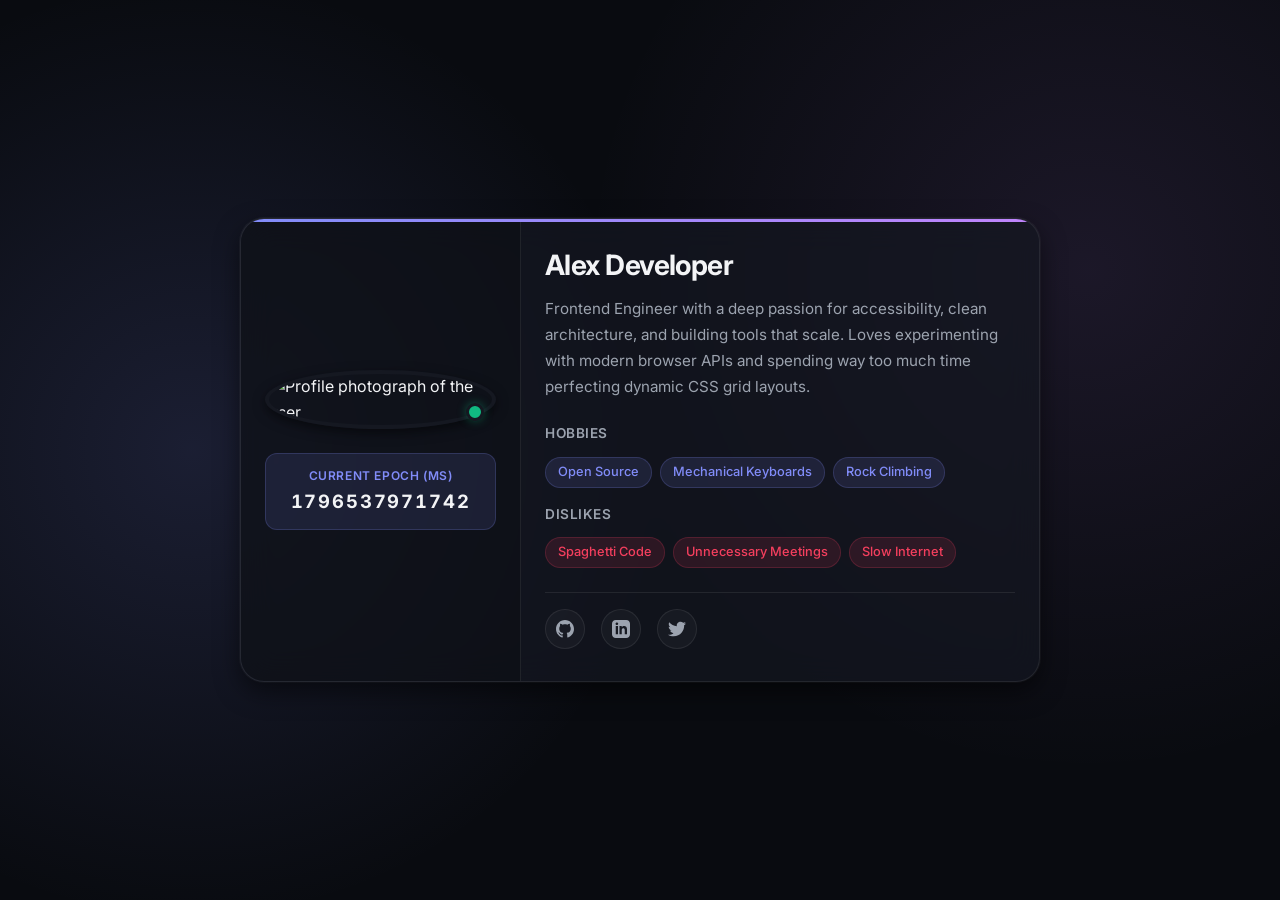
==== HNG Stage 1b/index.html @ 3c9c81d2 "feat: implement stage 1b testable profile card" ====
<!DOCTYPE html>
<html lang="en">
<head>
  <meta charset="UTF-8">
  <meta name="viewport" content="width=device-width, initial-scale=1.0">
  <title>Developer Profile</title>
  <meta name="description" content="Testable Developer Profile Card - Stage 1B HNG Cohort" />
  <link rel="preconnect" href="https://fonts.googleapis.com">
  <link rel="preconnect" href="https://fonts.gstatic.com" crossorigin>
  <link href="https://fonts.googleapis.com/css2?family=Inter:wght@400;500;600;700&display=swap" rel="stylesheet">
  <link rel="stylesheet" href="style.css">
</head>
<body>
  
  <main class="page-wrapper">
    <article class="profile-card" data-testid="test-profile-card" aria-labelledby="profile-name">
      
      <!-- Layout Container -->
      <div class="card-layout">
        
        <!-- Left Side: Avatar and Quick Stats -->
        <div class="card-sidebar">
          <figure class="avatar-container">
            <img 
              src="https://images.unsplash.com/photo-1542831371-29b0f74f9713?q=80&w=300&auto=format&fit=crop" 
              alt="Profile photograph of the user" 
              class="avatar-image" 
              data-testid="test-user-avatar"
            />
            <div class="status-indicator" aria-hidden="true"></div>
          </figure>
          
          <div class="live-time-container">
            <span class="time-label">Current Epoch (ms)</span>
            <span class="time-value" data-testid="test-user-time" aria-live="polite" role="timer"></span>
          </div>
        </div>

        <!-- Right Side: Details -->
        <div class="card-content">
          <header class="card-header">
            <h2 id="profile-name" class="user-name" data-testid="test-user-name">Alex Developer</h2>
            <p class="user-bio" data-testid="test-user-bio">
              Frontend Engineer with a deep passion for accessibility, clean architecture, and building tools that scale. Loves experimenting with modern browser APIs and spending way too much time perfecting dynamic CSS grid layouts.
            </p>
          </header>

          <div class="info-sections">
            <section class="info-block" aria-labelledby="hobbies-title">
              <h3 id="hobbies-title" class="section-title">Hobbies</h3>
              <ul class="tags-list" data-testid="test-user-hobbies">
                <li class="tag">Open Source</li>
                <li class="tag">Mechanical Keyboards</li>
                <li class="tag">Rock Climbing</li>
              </ul>
            </section>

            <section class="info-block" aria-labelledby="dislikes-title">
              <h3 id="dislikes-title" class="section-title">Dislikes</h3>
              <ul class="tags-list tags-list--negative" data-testid="test-user-dislikes">
                <li class="tag">Spaghetti Code</li>
                <li class="tag">Unnecessary Meetings</li>
                <li class="tag">Slow Internet</li>
              </ul>
            </section>
          </div>

          <footer class="card-footer">
            <h3 class="sr-only">Social Links</h3>
            <nav data-testid="test-user-social-links" aria-label="Social connections">
              <ul class="social-list">
                <li>
                  <a href="https://github.com" target="_blank" rel="noopener noreferrer" class="social-link" data-testid="test-user-social-github" aria-label="Github Profile">
                    <svg viewBox="0 0 24 24" fill="currentColor" aria-hidden="true" focusable="false"><path d="M12 0c-6.626 0-12 5.373-12 12 0 5.302 3.438 9.8 8.207 11.387.599.111.793-.261.793-.577v-2.234c-3.338.726-4.033-1.416-4.033-1.416-.546-1.387-1.333-1.756-1.333-1.756-1.089-.745.083-.729.083-.729 1.205.084 1.839 1.237 1.839 1.237 1.07 1.834 2.807 1.304 3.492.997.107-.775.418-1.305.762-1.604-2.665-.305-5.467-1.334-5.467-5.931 0-1.311.469-2.381 1.236-3.221-.124-.303-.535-1.524.117-3.176 0 0 1.008-.322 3.301 1.23.957-.266 1.983-.399 3.003-.404 1.02.005 2.047.138 3.006.404 2.291-1.552 3.297-1.23 3.297-1.23.653 1.653.242 2.874.118 3.176.77.84 1.235 1.911 1.235 3.221 0 4.609-2.807 5.624-5.479 5.921.43.372.823 1.102.823 2.222v3.293c0 .319.192.694.801.576 4.765-1.589 8.199-6.086 8.199-11.386 0-6.627-5.373-12-12-12z"/></svg>
                  </a>
                </li>
                <li>
                  <a href="https://linkedin.com" target="_blank" rel="noopener noreferrer" class="social-link" data-testid="test-user-social-linkedin" aria-label="LinkedIn Profile">
                    <svg viewBox="0 0 24 24" fill="currentColor" aria-hidden="true" focusable="false"><path d="M19 0h-14c-2.761 0-5 2.239-5 5v14c0 2.761 2.239 5 5 5h14c2.762 0 5-2.239 5-5v-14c0-2.761-2.238-5-5-5zm-11 19h-3v-11h3v11zm-1.5-12.268c-.966 0-1.75-.79-1.75-1.764s.784-1.764 1.75-1.764 1.75.79 1.75 1.764-.783 1.764-1.75 1.764zm13.5 12.268h-3v-5.604c0-3.368-4-3.113-4 0v5.604h-3v-11h3v1.765c1.396-2.586 7-2.777 7 2.476v6.759z"/></svg>
                  </a>
                </li>
                <li>
                  <a href="https://twitter.com" target="_blank" rel="noopener noreferrer" class="social-link" data-testid="test-user-social-twitter" aria-label="Twitter Profile">
                    <svg viewBox="0 0 24 24" fill="currentColor" aria-hidden="true" focusable="false"><path d="M24 4.557c-.883.392-1.832.656-2.828.775 1.017-.609 1.798-1.574 2.165-2.724-.951.564-2.005.974-3.127 1.195-.897-.957-2.178-1.555-3.594-1.555-3.179 0-5.515 2.966-4.797 6.045-4.091-.205-7.719-2.165-10.148-5.144-1.29 2.213-.669 5.108 1.523 6.574-.806-.026-1.566-.247-2.229-.616-.054 2.281 1.581 4.415 3.949 4.89-.693.188-1.452.232-2.224.084.626 1.956 2.444 3.379 4.6 3.419-2.07 1.623-4.678 2.348-7.29 2.04 2.179 1.397 4.768 2.212 7.548 2.212 9.142 0 14.307-7.721 13.995-14.646.962-.695 1.797-1.562 2.457-2.549z"/></svg>
                  </a>
                </li>
              </ul>
            </nav>
          </footer>
        </div>
        
      </div>
    </article>
  </main>

  <script src="app.js"></script>
</body>
</html>
---- HNG Stage 1b/style.css ----
/* =========================================================================
   DESIGN TOKENS
   ========================================================================= */
:root {
  /* Color Palette - Dark Premium */
  --clr-bg: #090b10;
  --clr-surface: #151821;
  --clr-surface-glass: rgba(21, 24, 33, 0.7);
  --clr-border: rgba(255, 255, 255, 0.08);
  --clr-border-hover: rgba(255, 255, 255, 0.16);

  --clr-text-main: #f3f4f6;
  --clr-text-muted: #9ca3af;
  
  --clr-accent: #818cf8;
  --clr-accent-bg: rgba(129, 140, 248, 0.12);
  --clr-negative: #f43f5e;
  --clr-negative-bg: rgba(244, 63, 94, 0.12);
  
  /* Gradient */
  --gradient-bg: radial-gradient(circle at 15% 50%, rgba(129, 140, 248, 0.15), transparent 40%),
                 radial-gradient(circle at 85% 30%, rgba(192, 132, 252, 0.1), transparent 40%);

  /* Typography */
  --font-sans: 'Inter', system-ui, sans-serif;
  
  /* Spacing */
  --sp-2: 0.5rem;
  --sp-3: 0.75rem;
  --sp-4: 1rem;
  --sp-6: 1.5rem;
  --sp-8: 2rem;
  
  /* Radii */
  --radius-md: 12px;
  --radius-lg: 24px;
  --radius-pill: 9999px;
  
  /* Shadows */
  --shadow-lg: 0 10px 25px rgba(0, 0, 0, 0.5), 0 0 0 1px rgba(255, 255, 255, 0.05);
  
  /* Animation */
  --transition: 0.25s ease;
}

/* =========================================================================
   RESET & BASE
   ========================================================================= */
*, *::before, *::after {
  box-sizing: border-box;
  margin: 0;
  padding: 0;
}

body {
  font-family: var(--font-sans);
  background-color: var(--clr-bg);
  background-image: var(--gradient-bg);
  background-attachment: fixed;
  color: var(--clr-text-main);
  min-height: 100dvh;
  display: flex;
  align-items: center;
  justify-content: center;
  line-height: 1.6;
}

.sr-only {
  position: absolute;
  width: 1px;
  height: 1px;
  padding: 0;
  margin: -1px;
  overflow: hidden;
  clip: rect(0, 0, 0, 0);
  border: 0;
}

:focus-visible {
  outline: 2px solid var(--clr-accent);
  outline-offset: 3px;
  border-radius: 4px;
}

/* =========================================================================
   LAYOUT
   ========================================================================= */
.page-wrapper {
  padding: var(--sp-6) var(--sp-4);
  width: 100%;
  display: flex;
  justify-content: center;
}

.profile-card {
  width: 100%;
  max-width: 800px;
  background: var(--clr-surface-glass);
  backdrop-filter: blur(16px);
  -webkit-backdrop-filter: blur(16px);
  border: 1px solid var(--clr-border);
  border-radius: var(--radius-lg);
  box-shadow: var(--shadow-lg);
  overflow: hidden;
  position: relative;
  transition: border-color var(--transition), transform var(--transition);
}

.profile-card:hover {
  border-color: var(--clr-border-hover);
  transform: translateY(-2px);
}

.profile-card::before {
  content: "";
  position: absolute;
  top: 0; left: 0; right: 0;
  height: 3px;
  background: linear-gradient(90deg, #818cf8, #c084fc);
}

.card-layout {
  display: flex;
  flex-direction: column;
}

/* Desktop Breakpoint */
@media (min-width: 768px) {
  .card-layout {
    flex-direction: row;
  }
}

/* =========================================================================
   LEFT SIDEBAR (Avatar & Time)
   ========================================================================= */
.card-sidebar {
  background: rgba(0, 0, 0, 0.2);
  padding: var(--sp-6);
  display: flex;
  flex-direction: column;
  align-items: center;
  justify-content: center;
  gap: var(--sp-6);
  border-bottom: 1px solid var(--clr-border);
}

@media (min-width: 768px) {
  .card-sidebar {
    width: 280px;
    flex-shrink: 0;
    border-bottom: none;
    border-right: 1px solid var(--clr-border);
  }
}

/* Avatar */
.avatar-container {
  position: relative;
}

.avatar-image {
  width: 160px;
  height: 160px;
  border-radius: 50%;
  object-fit: cover;
  border: 4px solid var(--clr-surface);
  box-shadow: 0 4px 12px rgba(0,0,0,0.5);
  transition: transform 0.4s ease;
}

.avatar-image:hover {
  transform: scale(1.05);
}

.status-indicator {
  position: absolute;
  bottom: 8px;
  right: 12px;
  width: 18px;
  height: 18px;
  background: #10b981;
  border: 3px solid var(--clr-surface);
  border-radius: 50%;
  box-shadow: 0 0 10px rgba(16, 185, 129, 0.4);
}

/* Live Time */
.live-time-container {
  display: flex;
  flex-direction: column;
  align-items: center;
  background: var(--clr-accent-bg);
  border: 1px solid rgba(129, 140, 248, 0.2);
  border-radius: var(--radius-md);
  padding: var(--sp-3) var(--sp-4);
  width: 100%;
  text-align: center;
}

.time-label {
  font-size: 0.75rem;
  font-weight: 600;
  text-transform: uppercase;
  color: var(--clr-accent);
  letter-spacing: 0.05em;
  margin-bottom: 2px;
}

.time-value {
  font-family: inherit;
  font-size: 1.15rem;
  font-weight: 700;
  color: var(--clr-text-main);
  letter-spacing: 0.1em;
  font-variant-numeric: tabular-nums; /* Prevents shifting character widths */
}

/* =========================================================================
   RIGHT CONTENT (Info & Tags)
   ========================================================================= */
.card-content {
  padding: var(--sp-6) var(--sp-6) var(--sp-8) var(--sp-6);
  display: flex;
  flex-direction: column;
  gap: var(--sp-6);
  flex: 1;
}

.card-header {
  display: flex;
  flex-direction: column;
  gap: var(--sp-2);
}

.user-name {
  font-size: 1.75rem;
  font-weight: 700;
  letter-spacing: -0.02em;
}

.user-bio {
  font-size: 0.95rem;
  color: var(--clr-text-muted);
  line-height: 1.7;
}

/* Section Hobbies/Dislikes */
.info-sections {
  display: flex;
  flex-direction: column;
  gap: var(--sp-4);
}

.section-title {
  font-size: 0.85rem;
  text-transform: uppercase;
  letter-spacing: 0.04em;
  color: var(--clr-text-muted);
  margin-bottom: var(--sp-3);
  font-weight: 600;
}

.tags-list {
  list-style: none;
  display: flex;
  flex-wrap: wrap;
  gap: var(--sp-2);
}

.tag {
  background: var(--clr-accent-bg);
  color: var(--clr-accent);
  border: 1px solid rgba(129, 140, 248, 0.2);
  padding: 4px 12px;
  border-radius: var(--radius-pill);
  font-size: 0.8rem;
  font-weight: 500;
  transition: background var(--transition);
}

.tags-list--negative .tag {
  background: var(--clr-negative-bg);
  color: var(--clr-negative);
  border-color: rgba(244, 63, 94, 0.2);
}

.tag:hover {
  filter: brightness(1.2);
}

/* =========================================================================
   FOOTER (Social Links)
   ========================================================================= */
.card-footer {
  margin-top: auto;
  padding-top: var(--sp-4);
  border-top: 1px solid var(--clr-border);
}

.social-list {
  list-style: none;
  display: flex;
  gap: var(--sp-4);
}

.social-link {
  display: flex;
  align-items: center;
  justify-content: center;
  width: 40px;
  height: 40px;
  border-radius: 50%;
  background: rgba(255, 255, 255, 0.03);
  border: 1px solid var(--clr-border);
  color: var(--clr-text-muted);
  transition: all var(--transition);
}

.social-link svg {
  width: 18px;
  height: 18px;
}

.social-link:hover,
.social-link:focus-visible {
  background: var(--clr-accent);
  border-color: var(--clr-accent);
  color: #fff;
  transform: translateY(-3px);
  box-shadow: 0 4px 12px rgba(129, 140, 248, 0.3);
}
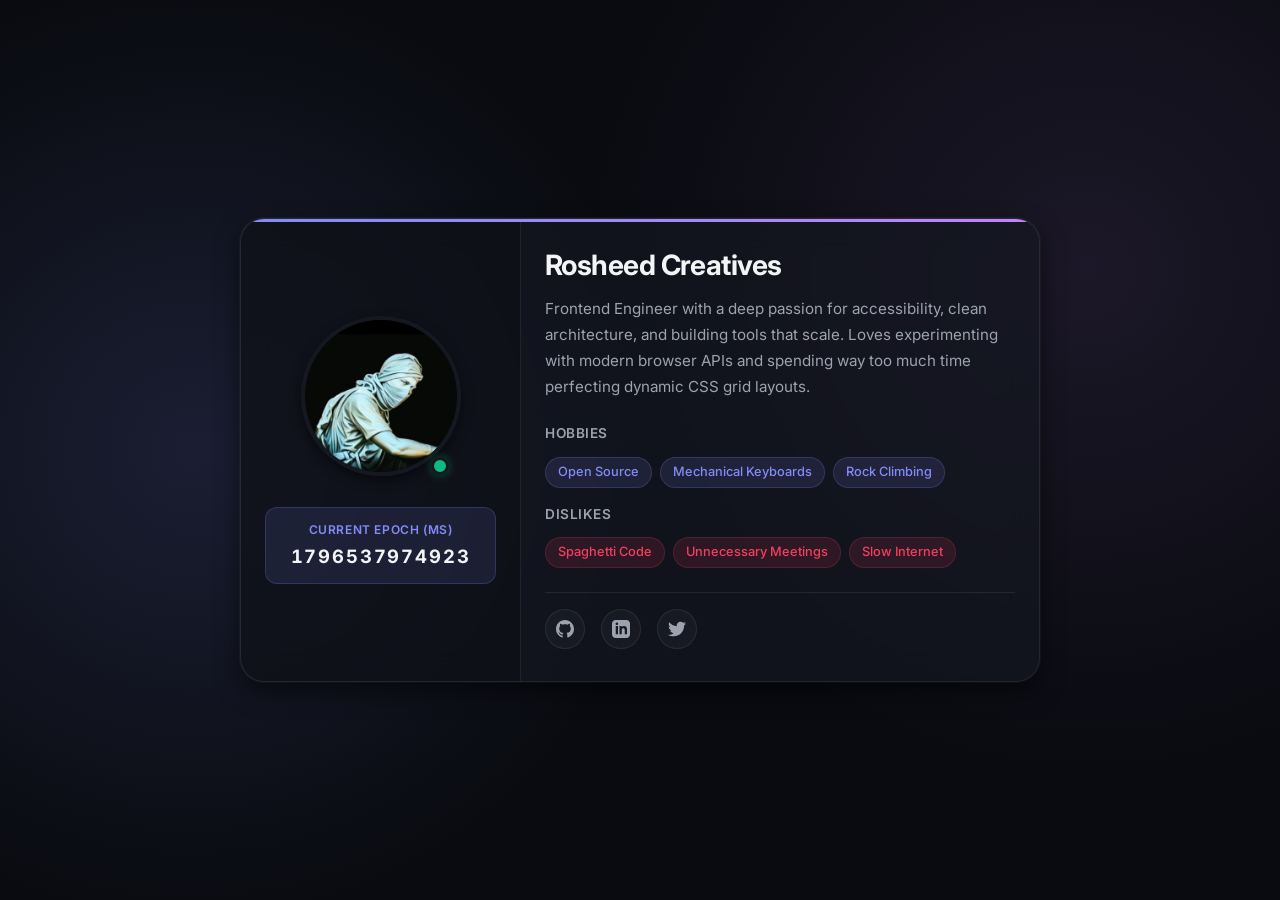
==== commit 952e673f: "feat: implement stage 1b testable profile card" ====
--- a/HNG Stage 1b/index.html
+++ b/HNG Stage 1b/index.html
@@ -1,5 +1,6 @@
 <!DOCTYPE html>
 <html lang="en">
+
 <head>
   <meta charset="UTF-8">
   <meta name="viewport" content="width=device-width, initial-scale=1.0">
@@ -10,26 +11,23 @@
   <link href="https://fonts.googleapis.com/css2?family=Inter:wght@400;500;600;700&display=swap" rel="stylesheet">
   <link rel="stylesheet" href="style.css">
 </head>
+
 <body>
-  
+
   <main class="page-wrapper">
     <article class="profile-card" data-testid="test-profile-card" aria-labelledby="profile-name">
-      
+
       <!-- Layout Container -->
       <div class="card-layout">
-        
+
         <!-- Left Side: Avatar and Quick Stats -->
         <div class="card-sidebar">
           <figure class="avatar-container">
-            <img 
-              src="https://images.unsplash.com/photo-1542831371-29b0f74f9713?q=80&w=300&auto=format&fit=crop" 
-              alt="Profile photograph of the user" 
-              class="avatar-image" 
-              data-testid="test-user-avatar"
-            />
+            <img src="./avatar.jpg"
+              alt="Profile photograph of the user" class="avatar-image" data-testid="test-user-avatar" />
             <div class="status-indicator" aria-hidden="true"></div>
           </figure>
-          
+
           <div class="live-time-container">
             <span class="time-label">Current Epoch (ms)</span>
             <span class="time-value" data-testid="test-user-time" aria-live="polite" role="timer"></span>
@@ -39,9 +37,11 @@
         <!-- Right Side: Details -->
         <div class="card-content">
           <header class="card-header">
-            <h2 id="profile-name" class="user-name" data-testid="test-user-name">Alex Developer</h2>
+            <h2 id="profile-name" class="user-name" data-testid="test-user-name">Rosheed Creatives</h2>
             <p class="user-bio" data-testid="test-user-bio">
-              Frontend Engineer with a deep passion for accessibility, clean architecture, and building tools that scale. Loves experimenting with modern browser APIs and spending way too much time perfecting dynamic CSS grid layouts.
+              Frontend Engineer with a deep passion for accessibility, clean architecture, and building tools that
+              scale. Loves experimenting with modern browser APIs and spending way too much time perfecting dynamic CSS
+              grid layouts.
             </p>
           </header>
 
@@ -70,29 +70,42 @@
             <nav data-testid="test-user-social-links" aria-label="Social connections">
               <ul class="social-list">
                 <li>
-                  <a href="https://github.com" target="_blank" rel="noopener noreferrer" class="social-link" data-testid="test-user-social-github" aria-label="Github Profile">
-                    <svg viewBox="0 0 24 24" fill="currentColor" aria-hidden="true" focusable="false"><path d="M12 0c-6.626 0-12 5.373-12 12 0 5.302 3.438 9.8 8.207 11.387.599.111.793-.261.793-.577v-2.234c-3.338.726-4.033-1.416-4.033-1.416-.546-1.387-1.333-1.756-1.333-1.756-1.089-.745.083-.729.083-.729 1.205.084 1.839 1.237 1.839 1.237 1.07 1.834 2.807 1.304 3.492.997.107-.775.418-1.305.762-1.604-2.665-.305-5.467-1.334-5.467-5.931 0-1.311.469-2.381 1.236-3.221-.124-.303-.535-1.524.117-3.176 0 0 1.008-.322 3.301 1.23.957-.266 1.983-.399 3.003-.404 1.02.005 2.047.138 3.006.404 2.291-1.552 3.297-1.23 3.297-1.23.653 1.653.242 2.874.118 3.176.77.84 1.235 1.911 1.235 3.221 0 4.609-2.807 5.624-5.479 5.921.43.372.823 1.102.823 2.222v3.293c0 .319.192.694.801.576 4.765-1.589 8.199-6.086 8.199-11.386 0-6.627-5.373-12-12-12z"/></svg>
+                  <a href="https://github.com" target="_blank" rel="noopener noreferrer" class="social-link"
+                    data-testid="test-user-social-github" aria-label="Github Profile">
+                    <svg viewBox="0 0 24 24" fill="currentColor" aria-hidden="true" focusable="false">
+                      <path
+                        d="M12 0c-6.626 0-12 5.373-12 12 0 5.302 3.438 9.8 8.207 11.387.599.111.793-.261.793-.577v-2.234c-3.338.726-4.033-1.416-4.033-1.416-.546-1.387-1.333-1.756-1.333-1.756-1.089-.745.083-.729.083-.729 1.205.084 1.839 1.237 1.839 1.237 1.07 1.834 2.807 1.304 3.492.997.107-.775.418-1.305.762-1.604-2.665-.305-5.467-1.334-5.467-5.931 0-1.311.469-2.381 1.236-3.221-.124-.303-.535-1.524.117-3.176 0 0 1.008-.322 3.301 1.23.957-.266 1.983-.399 3.003-.404 1.02.005 2.047.138 3.006.404 2.291-1.552 3.297-1.23 3.297-1.23.653 1.653.242 2.874.118 3.176.77.84 1.235 1.911 1.235 3.221 0 4.609-2.807 5.624-5.479 5.921.43.372.823 1.102.823 2.222v3.293c0 .319.192.694.801.576 4.765-1.589 8.199-6.086 8.199-11.386 0-6.627-5.373-12-12-12z" />
+                    </svg>
                   </a>
                 </li>
                 <li>
-                  <a href="https://linkedin.com" target="_blank" rel="noopener noreferrer" class="social-link" data-testid="test-user-social-linkedin" aria-label="LinkedIn Profile">
-                    <svg viewBox="0 0 24 24" fill="currentColor" aria-hidden="true" focusable="false"><path d="M19 0h-14c-2.761 0-5 2.239-5 5v14c0 2.761 2.239 5 5 5h14c2.762 0 5-2.239 5-5v-14c0-2.761-2.238-5-5-5zm-11 19h-3v-11h3v11zm-1.5-12.268c-.966 0-1.75-.79-1.75-1.764s.784-1.764 1.75-1.764 1.75.79 1.75 1.764-.783 1.764-1.75 1.764zm13.5 12.268h-3v-5.604c0-3.368-4-3.113-4 0v5.604h-3v-11h3v1.765c1.396-2.586 7-2.777 7 2.476v6.759z"/></svg>
+                  <a href="https://linkedin.com" target="_blank" rel="noopener noreferrer" class="social-link"
+                    data-testid="test-user-social-linkedin" aria-label="LinkedIn Profile">
+                    <svg viewBox="0 0 24 24" fill="currentColor" aria-hidden="true" focusable="false">
+                      <path
+                        d="M19 0h-14c-2.761 0-5 2.239-5 5v14c0 2.761 2.239 5 5 5h14c2.762 0 5-2.239 5-5v-14c0-2.761-2.238-5-5-5zm-11 19h-3v-11h3v11zm-1.5-12.268c-.966 0-1.75-.79-1.75-1.764s.784-1.764 1.75-1.764 1.75.79 1.75 1.764-.783 1.764-1.75 1.764zm13.5 12.268h-3v-5.604c0-3.368-4-3.113-4 0v5.604h-3v-11h3v1.765c1.396-2.586 7-2.777 7 2.476v6.759z" />
+                    </svg>
                   </a>
                 </li>
                 <li>
-                  <a href="https://twitter.com" target="_blank" rel="noopener noreferrer" class="social-link" data-testid="test-user-social-twitter" aria-label="Twitter Profile">
-                    <svg viewBox="0 0 24 24" fill="currentColor" aria-hidden="true" focusable="false"><path d="M24 4.557c-.883.392-1.832.656-2.828.775 1.017-.609 1.798-1.574 2.165-2.724-.951.564-2.005.974-3.127 1.195-.897-.957-2.178-1.555-3.594-1.555-3.179 0-5.515 2.966-4.797 6.045-4.091-.205-7.719-2.165-10.148-5.144-1.29 2.213-.669 5.108 1.523 6.574-.806-.026-1.566-.247-2.229-.616-.054 2.281 1.581 4.415 3.949 4.89-.693.188-1.452.232-2.224.084.626 1.956 2.444 3.379 4.6 3.419-2.07 1.623-4.678 2.348-7.29 2.04 2.179 1.397 4.768 2.212 7.548 2.212 9.142 0 14.307-7.721 13.995-14.646.962-.695 1.797-1.562 2.457-2.549z"/></svg>
+                  <a href="https://twitter.com" target="_blank" rel="noopener noreferrer" class="social-link"
+                    data-testid="test-user-social-twitter" aria-label="Twitter Profile">
+                    <svg viewBox="0 0 24 24" fill="currentColor" aria-hidden="true" focusable="false">
+                      <path
+                        d="M24 4.557c-.883.392-1.832.656-2.828.775 1.017-.609 1.798-1.574 2.165-2.724-.951.564-2.005.974-3.127 1.195-.897-.957-2.178-1.555-3.594-1.555-3.179 0-5.515 2.966-4.797 6.045-4.091-.205-7.719-2.165-10.148-5.144-1.29 2.213-.669 5.108 1.523 6.574-.806-.026-1.566-.247-2.229-.616-.054 2.281 1.581 4.415 3.949 4.89-.693.188-1.452.232-2.224.084.626 1.956 2.444 3.379 4.6 3.419-2.07 1.623-4.678 2.348-7.29 2.04 2.179 1.397 4.768 2.212 7.548 2.212 9.142 0 14.307-7.721 13.995-14.646.962-.695 1.797-1.562 2.457-2.549z" />
+                    </svg>
                   </a>
                 </li>
               </ul>
             </nav>
           </footer>
         </div>
-        
+
       </div>
     </article>
   </main>
 
   <script src="app.js"></script>
 </body>
-</html>
+
+</html>
